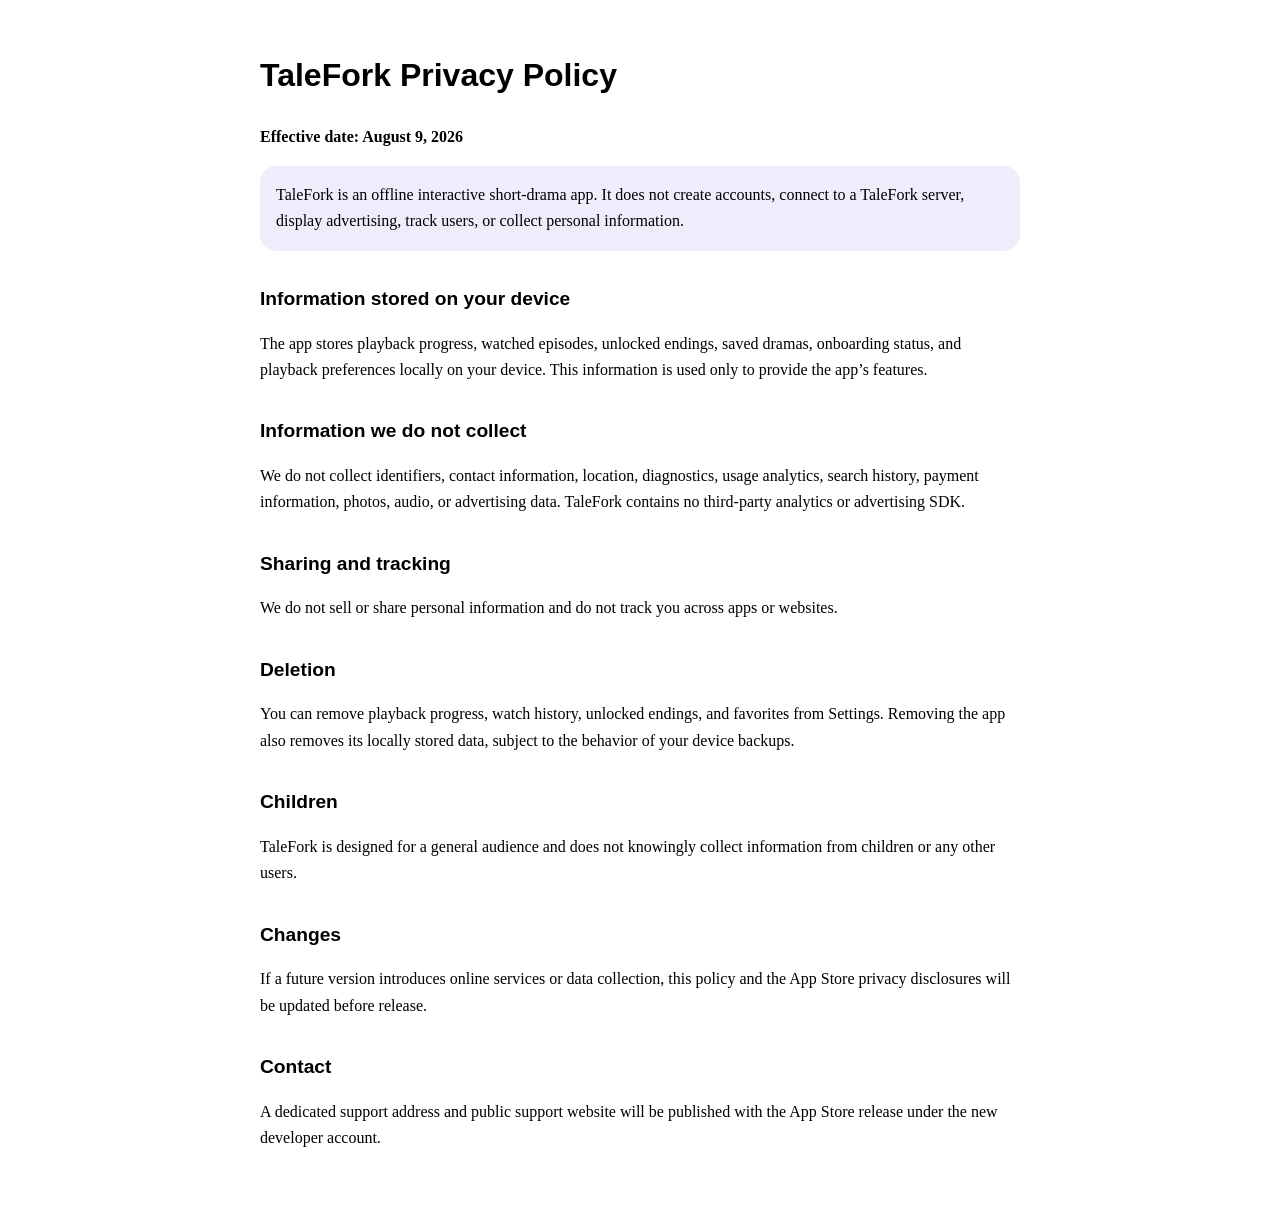
==== TaleFork/Resources/Legal/privacy-policy.html @ a8ed49ac "feat: turn TaleFork into interactive short drama app" ====
<!doctype html>
<html lang="en">
<head>
  <meta charset="utf-8">
  <meta name="viewport" content="width=device-width, initial-scale=1">
  <style>
    :root { color-scheme: light dark; }
    body { font: -apple-system-body; line-height: 1.65; margin: 0 auto; max-width: 760px; padding: 28px 22px 60px; }
    h1, h2 { font-family: ui-rounded, -apple-system, sans-serif; }
    h1 { font-size: 2rem; } h2 { margin-top: 2rem; font-size: 1.2rem; }
    .note { padding: 16px; border-radius: 16px; background: rgba(120,104,230,.12); }
  </style>
</head>
<body>
  <h1>TaleFork Privacy Policy</h1>
  <p><strong>Effective date: August 9, 2026</strong></p>
  <p class="note">TaleFork is an offline interactive short-drama app. It does not create accounts, connect to a TaleFork server, display advertising, track users, or collect personal information.</p>
  <h2>Information stored on your device</h2>
  <p>The app stores playback progress, watched episodes, unlocked endings, saved dramas, onboarding status, and playback preferences locally on your device. This information is used only to provide the app’s features.</p>
  <h2>Information we do not collect</h2>
  <p>We do not collect identifiers, contact information, location, diagnostics, usage analytics, search history, payment information, photos, audio, or advertising data. TaleFork contains no third-party analytics or advertising SDK.</p>
  <h2>Sharing and tracking</h2>
  <p>We do not sell or share personal information and do not track you across apps or websites.</p>
  <h2>Deletion</h2>
  <p>You can remove playback progress, watch history, unlocked endings, and favorites from Settings. Removing the app also removes its locally stored data, subject to the behavior of your device backups.</p>
  <h2>Children</h2>
  <p>TaleFork is designed for a general audience and does not knowingly collect information from children or any other users.</p>
  <h2>Changes</h2>
  <p>If a future version introduces online services or data collection, this policy and the App Store privacy disclosures will be updated before release.</p>
  <h2>Contact</h2>
  <p>A dedicated support address and public support website will be published with the App Store release under the new developer account.</p>
</body>
</html>
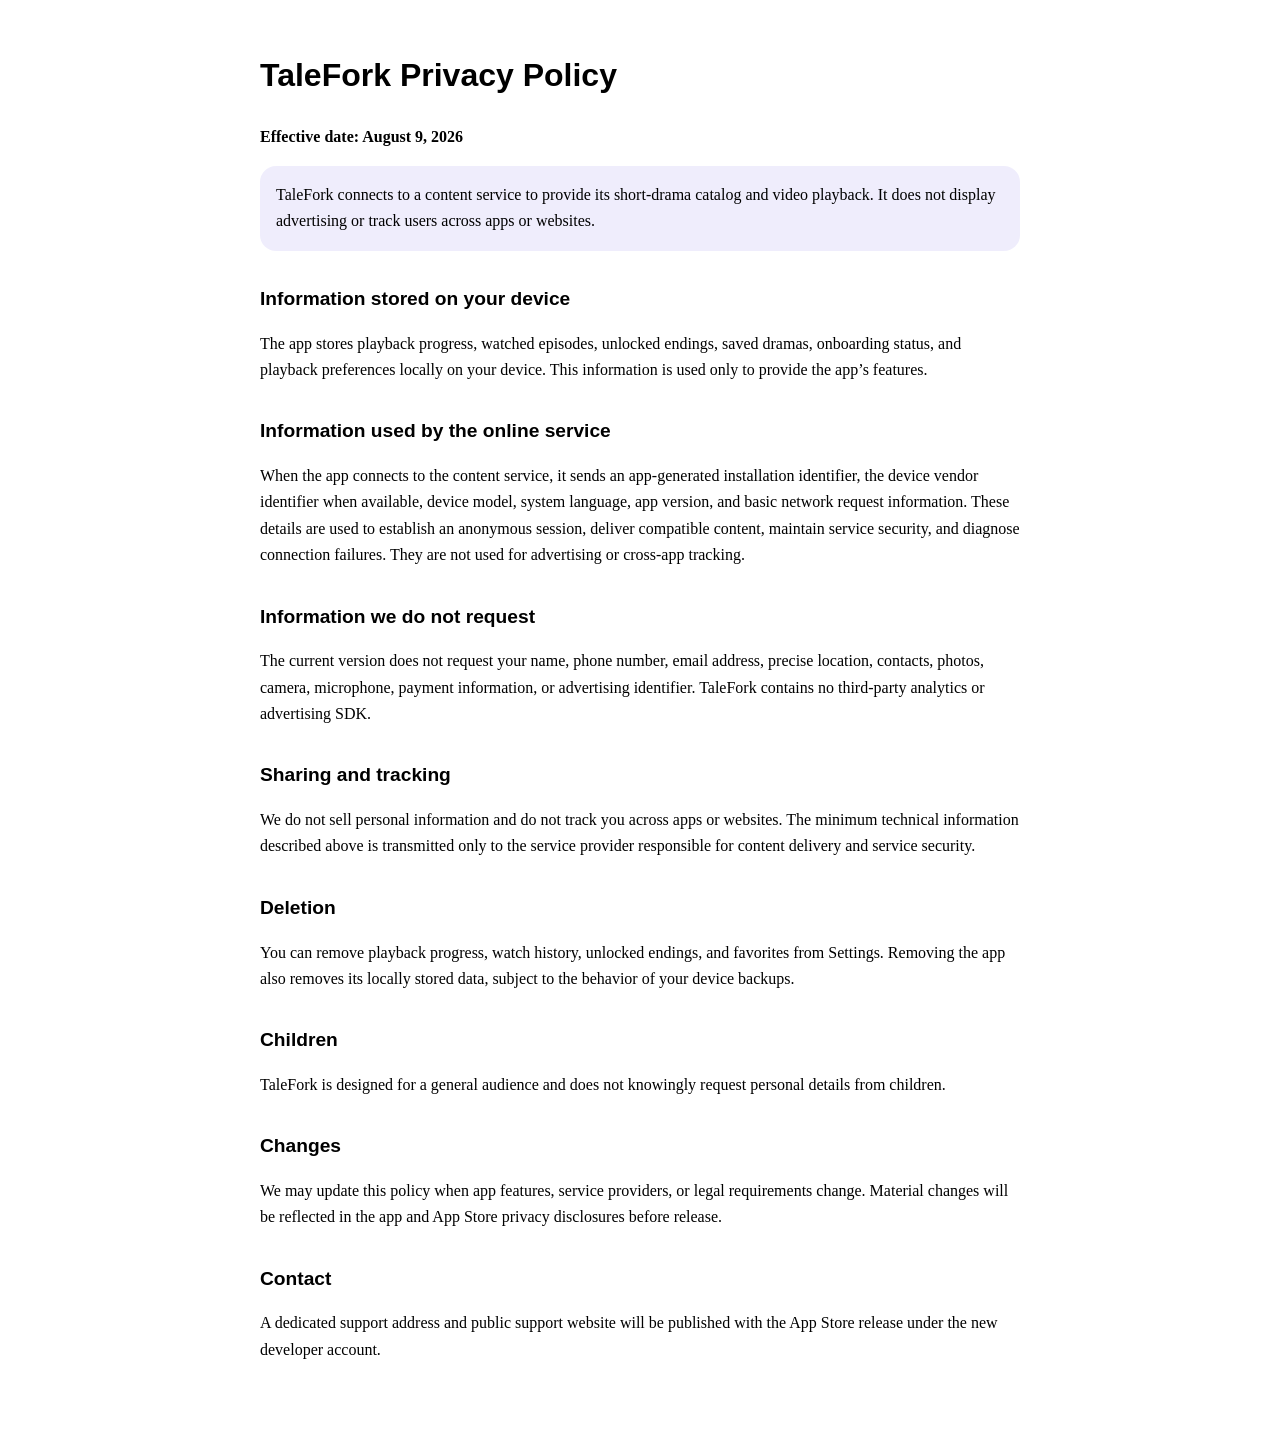
==== commit 762fdcc5: "2026-08-09-19:58:17 feat(ios): 接入线上短剧服务并修复真实视频播放 保持 TaleFork 独立包名、品牌、界面与数据模型，但使用与 Dramile 一致的服务端路由、请" ====
--- a/TaleFork/Resources/Legal/privacy-policy.html
+++ b/TaleFork/Resources/Legal/privacy-policy.html
@@ -14,19 +14,21 @@
 <body>
   <h1>TaleFork Privacy Policy</h1>
   <p><strong>Effective date: August 9, 2026</strong></p>
-  <p class="note">TaleFork is an offline interactive short-drama app. It does not create accounts, connect to a TaleFork server, display advertising, track users, or collect personal information.</p>
+  <p class="note">TaleFork connects to a content service to provide its short-drama catalog and video playback. It does not display advertising or track users across apps or websites.</p>
   <h2>Information stored on your device</h2>
   <p>The app stores playback progress, watched episodes, unlocked endings, saved dramas, onboarding status, and playback preferences locally on your device. This information is used only to provide the app’s features.</p>
-  <h2>Information we do not collect</h2>
-  <p>We do not collect identifiers, contact information, location, diagnostics, usage analytics, search history, payment information, photos, audio, or advertising data. TaleFork contains no third-party analytics or advertising SDK.</p>
+  <h2>Information used by the online service</h2>
+  <p>When the app connects to the content service, it sends an app-generated installation identifier, the device vendor identifier when available, device model, system language, app version, and basic network request information. These details are used to establish an anonymous session, deliver compatible content, maintain service security, and diagnose connection failures. They are not used for advertising or cross-app tracking.</p>
+  <h2>Information we do not request</h2>
+  <p>The current version does not request your name, phone number, email address, precise location, contacts, photos, camera, microphone, payment information, or advertising identifier. TaleFork contains no third-party analytics or advertising SDK.</p>
   <h2>Sharing and tracking</h2>
-  <p>We do not sell or share personal information and do not track you across apps or websites.</p>
+  <p>We do not sell personal information and do not track you across apps or websites. The minimum technical information described above is transmitted only to the service provider responsible for content delivery and service security.</p>
   <h2>Deletion</h2>
   <p>You can remove playback progress, watch history, unlocked endings, and favorites from Settings. Removing the app also removes its locally stored data, subject to the behavior of your device backups.</p>
   <h2>Children</h2>
-  <p>TaleFork is designed for a general audience and does not knowingly collect information from children or any other users.</p>
+  <p>TaleFork is designed for a general audience and does not knowingly request personal details from children.</p>
   <h2>Changes</h2>
-  <p>If a future version introduces online services or data collection, this policy and the App Store privacy disclosures will be updated before release.</p>
+  <p>We may update this policy when app features, service providers, or legal requirements change. Material changes will be reflected in the app and App Store privacy disclosures before release.</p>
   <h2>Contact</h2>
   <p>A dedicated support address and public support website will be published with the App Store release under the new developer account.</p>
 </body>
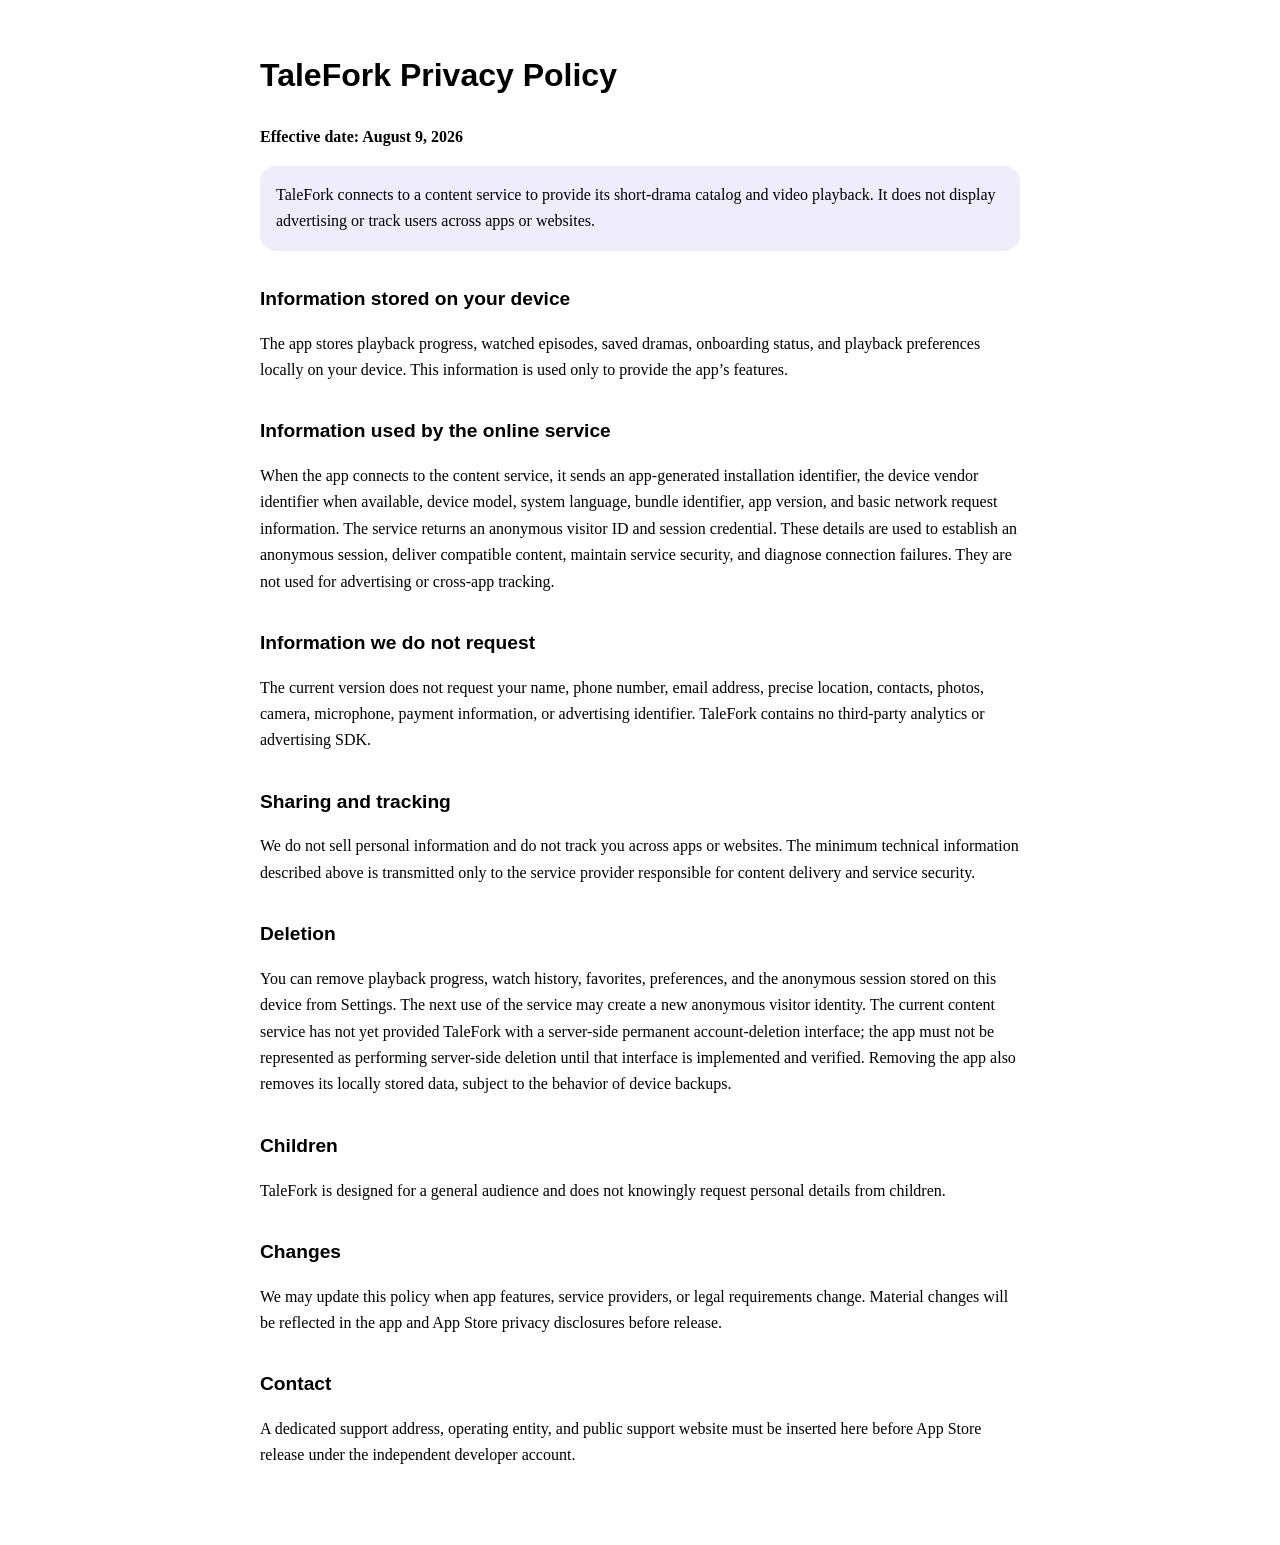
==== commit 15c1773a: "2026-08-10-09:37:11 feat(ios): 完成 TaleFork 线上短剧闭环、多机型适配与独立源码审计 用户现象：播放器安全区、继续观看、分类、用户 ID 与注销入口不完整，且需" ====
--- a/TaleFork/Resources/Legal/privacy-policy.html
+++ b/TaleFork/Resources/Legal/privacy-policy.html
@@ -16,20 +16,20 @@
   <p><strong>Effective date: August 9, 2026</strong></p>
   <p class="note">TaleFork connects to a content service to provide its short-drama catalog and video playback. It does not display advertising or track users across apps or websites.</p>
   <h2>Information stored on your device</h2>
-  <p>The app stores playback progress, watched episodes, unlocked endings, saved dramas, onboarding status, and playback preferences locally on your device. This information is used only to provide the app’s features.</p>
+  <p>The app stores playback progress, watched episodes, saved dramas, onboarding status, and playback preferences locally on your device. This information is used only to provide the app’s features.</p>
   <h2>Information used by the online service</h2>
-  <p>When the app connects to the content service, it sends an app-generated installation identifier, the device vendor identifier when available, device model, system language, app version, and basic network request information. These details are used to establish an anonymous session, deliver compatible content, maintain service security, and diagnose connection failures. They are not used for advertising or cross-app tracking.</p>
+  <p>When the app connects to the content service, it sends an app-generated installation identifier, the device vendor identifier when available, device model, system language, bundle identifier, app version, and basic network request information. The service returns an anonymous visitor ID and session credential. These details are used to establish an anonymous session, deliver compatible content, maintain service security, and diagnose connection failures. They are not used for advertising or cross-app tracking.</p>
   <h2>Information we do not request</h2>
   <p>The current version does not request your name, phone number, email address, precise location, contacts, photos, camera, microphone, payment information, or advertising identifier. TaleFork contains no third-party analytics or advertising SDK.</p>
   <h2>Sharing and tracking</h2>
   <p>We do not sell personal information and do not track you across apps or websites. The minimum technical information described above is transmitted only to the service provider responsible for content delivery and service security.</p>
   <h2>Deletion</h2>
-  <p>You can remove playback progress, watch history, unlocked endings, and favorites from Settings. Removing the app also removes its locally stored data, subject to the behavior of your device backups.</p>
+  <p>You can remove playback progress, watch history, favorites, preferences, and the anonymous session stored on this device from Settings. The next use of the service may create a new anonymous visitor identity. The current content service has not yet provided TaleFork with a server-side permanent account-deletion interface; the app must not be represented as performing server-side deletion until that interface is implemented and verified. Removing the app also removes its locally stored data, subject to the behavior of device backups.</p>
   <h2>Children</h2>
   <p>TaleFork is designed for a general audience and does not knowingly request personal details from children.</p>
   <h2>Changes</h2>
   <p>We may update this policy when app features, service providers, or legal requirements change. Material changes will be reflected in the app and App Store privacy disclosures before release.</p>
   <h2>Contact</h2>
-  <p>A dedicated support address and public support website will be published with the App Store release under the new developer account.</p>
+  <p>A dedicated support address, operating entity, and public support website must be inserted here before App Store release under the independent developer account.</p>
 </body>
 </html>
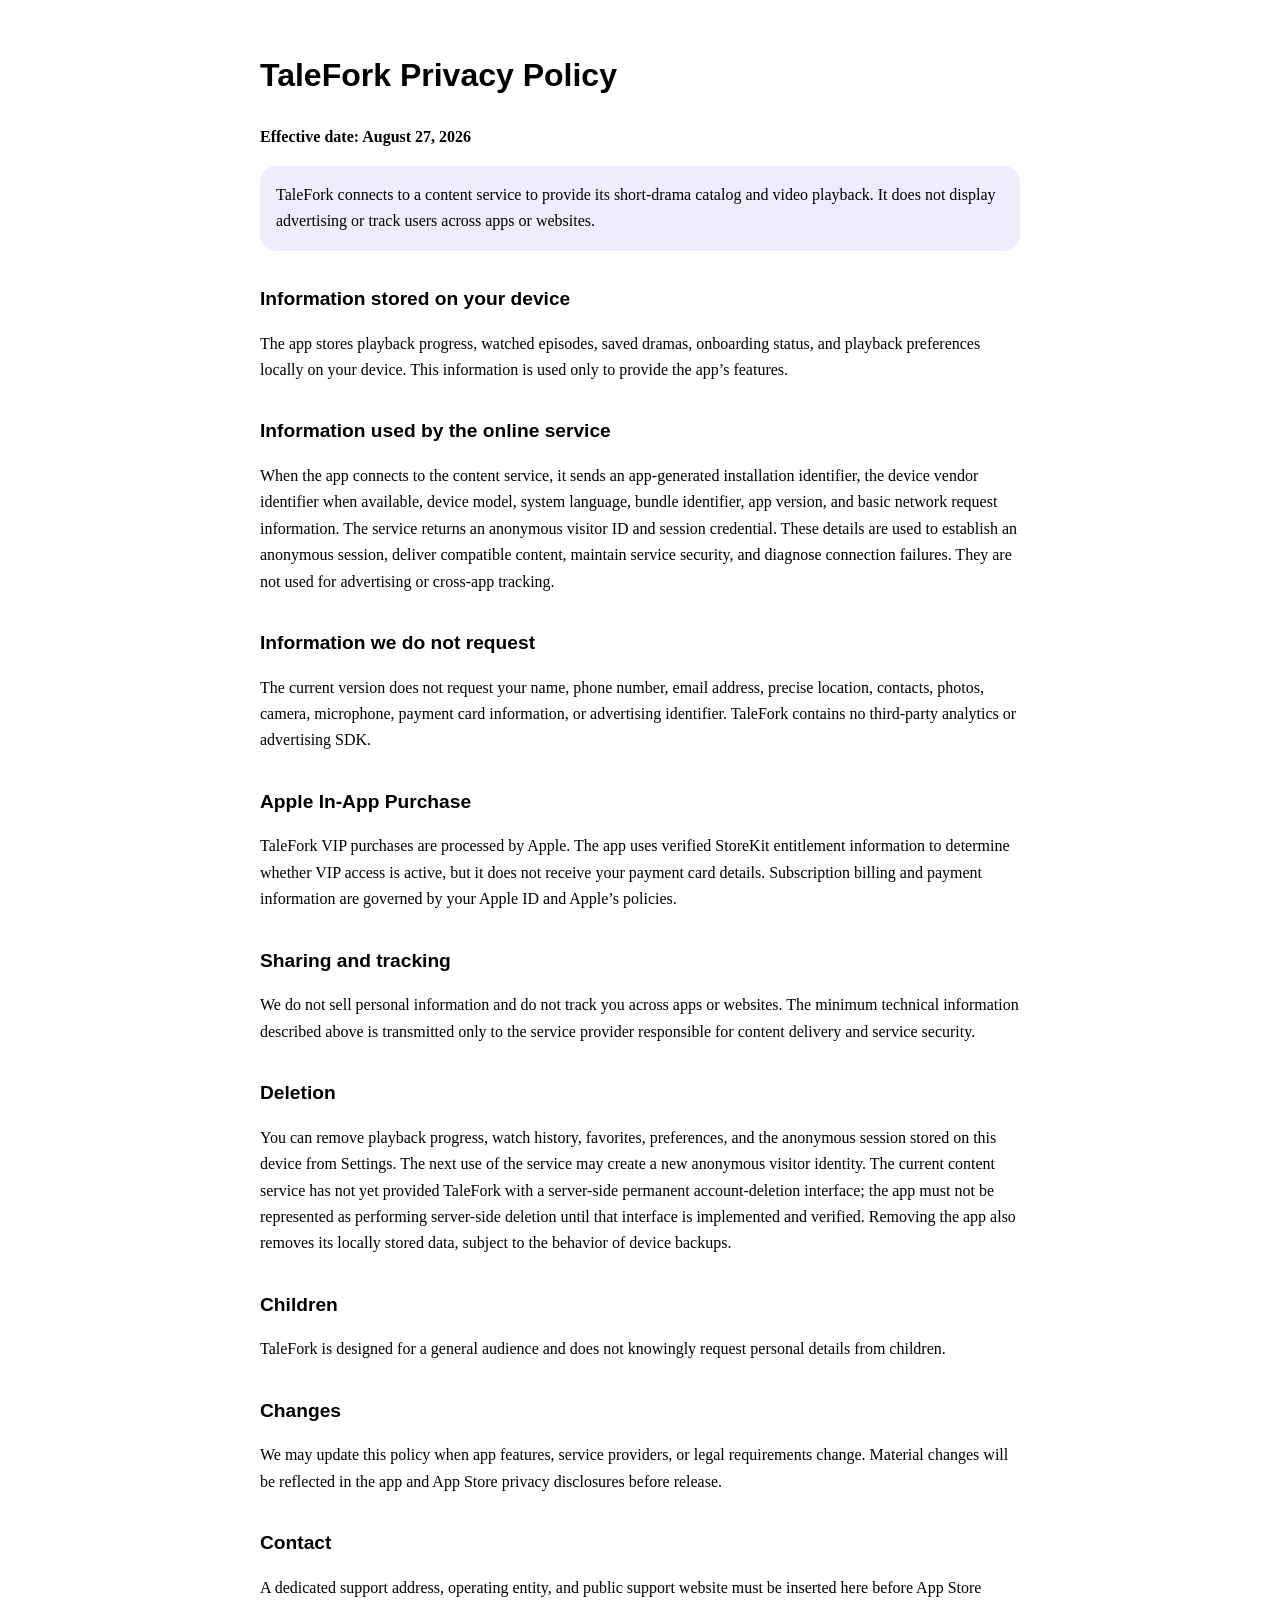
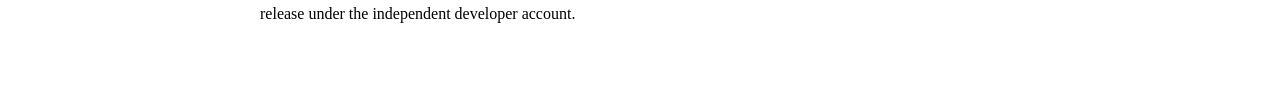
==== commit 9bab4f56: "feat(ios): 完成 TaleFork 独立化与会员体验" ====
--- a/TaleFork/Resources/Legal/privacy-policy.html
+++ b/TaleFork/Resources/Legal/privacy-policy.html
@@ -13,14 +13,16 @@
 </head>
 <body>
   <h1>TaleFork Privacy Policy</h1>
-  <p><strong>Effective date: August 9, 2026</strong></p>
+  <p><strong>Effective date: August 27, 2026</strong></p>
   <p class="note">TaleFork connects to a content service to provide its short-drama catalog and video playback. It does not display advertising or track users across apps or websites.</p>
   <h2>Information stored on your device</h2>
   <p>The app stores playback progress, watched episodes, saved dramas, onboarding status, and playback preferences locally on your device. This information is used only to provide the app’s features.</p>
   <h2>Information used by the online service</h2>
   <p>When the app connects to the content service, it sends an app-generated installation identifier, the device vendor identifier when available, device model, system language, bundle identifier, app version, and basic network request information. The service returns an anonymous visitor ID and session credential. These details are used to establish an anonymous session, deliver compatible content, maintain service security, and diagnose connection failures. They are not used for advertising or cross-app tracking.</p>
   <h2>Information we do not request</h2>
-  <p>The current version does not request your name, phone number, email address, precise location, contacts, photos, camera, microphone, payment information, or advertising identifier. TaleFork contains no third-party analytics or advertising SDK.</p>
+  <p>The current version does not request your name, phone number, email address, precise location, contacts, photos, camera, microphone, payment card information, or advertising identifier. TaleFork contains no third-party analytics or advertising SDK.</p>
+  <h2>Apple In-App Purchase</h2>
+  <p>TaleFork VIP purchases are processed by Apple. The app uses verified StoreKit entitlement information to determine whether VIP access is active, but it does not receive your payment card details. Subscription billing and payment information are governed by your Apple ID and Apple&rsquo;s policies.</p>
   <h2>Sharing and tracking</h2>
   <p>We do not sell personal information and do not track you across apps or websites. The minimum technical information described above is transmitted only to the service provider responsible for content delivery and service security.</p>
   <h2>Deletion</h2>
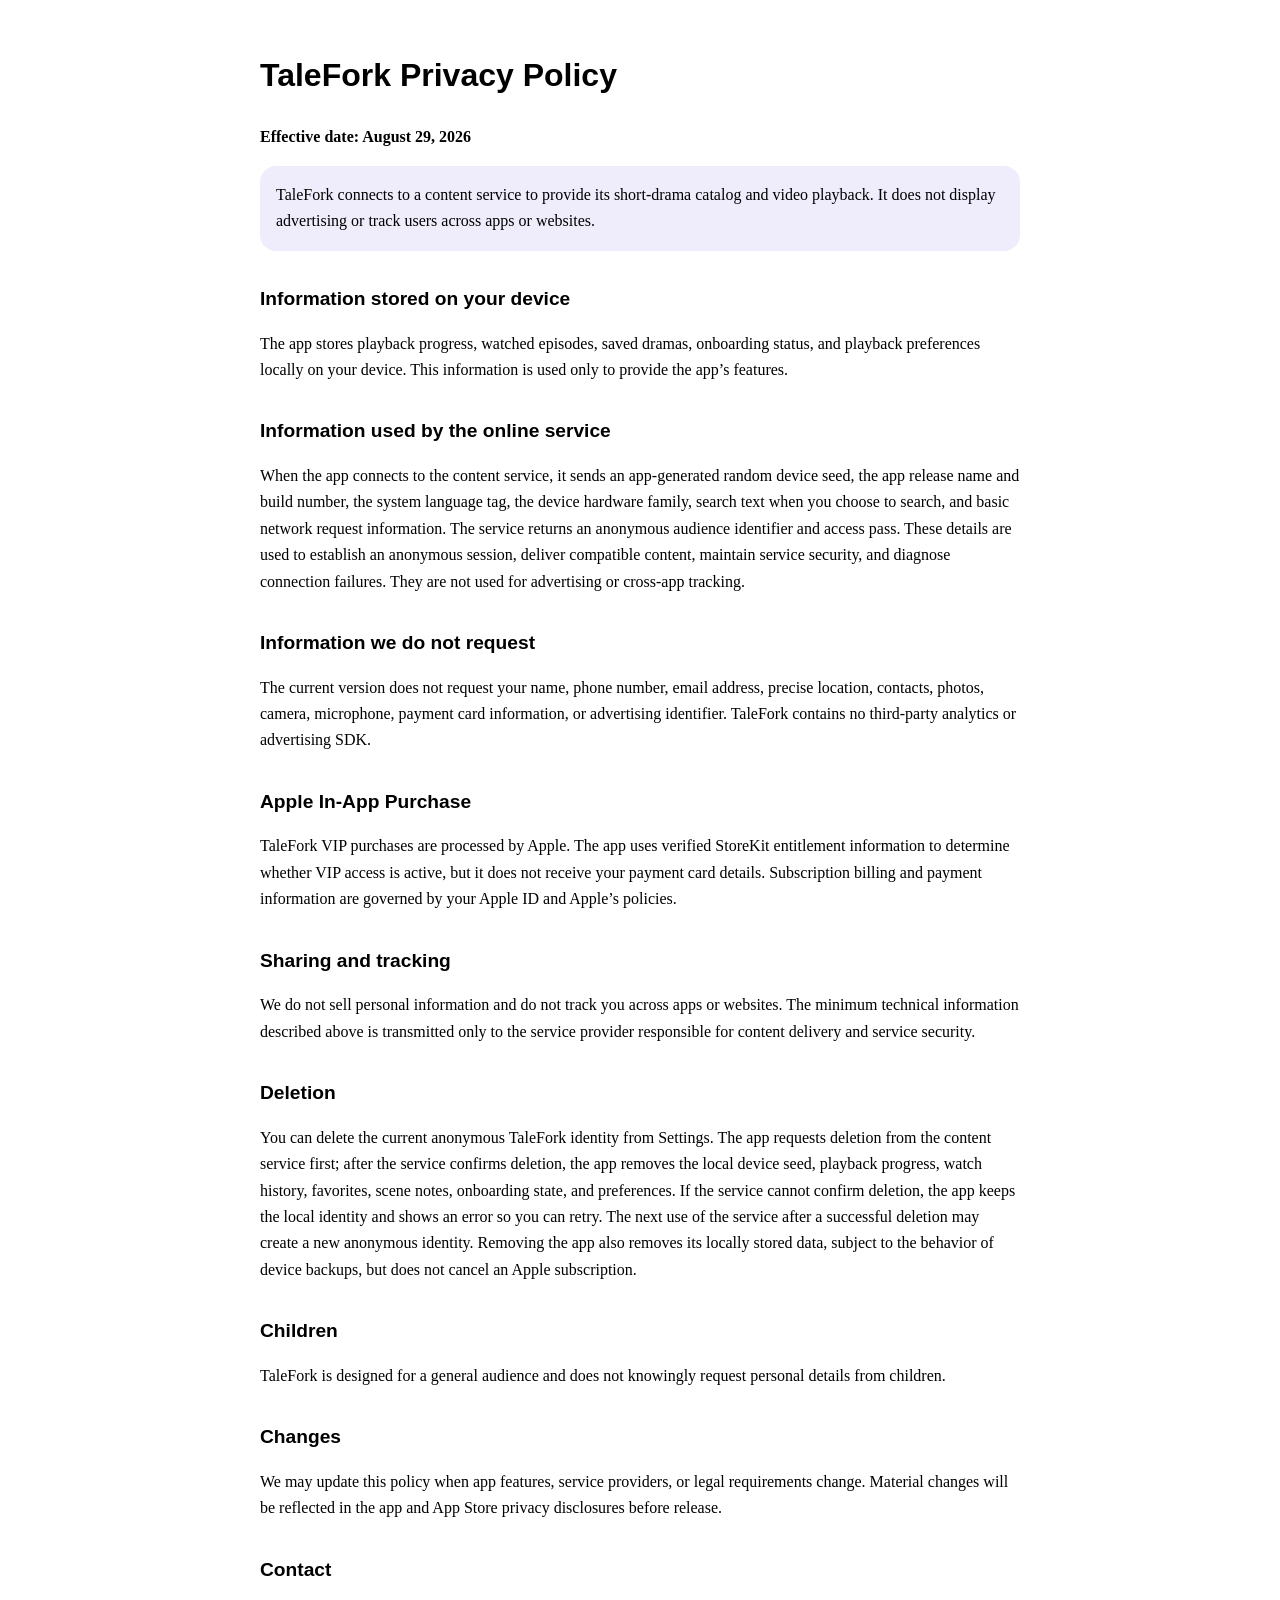
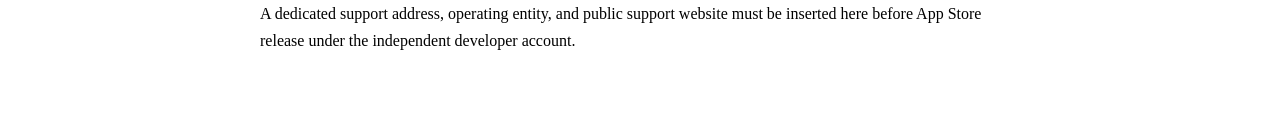
==== commit 281db2ba: "docs(release): prepare App Store metadata and legal copy" ====
--- a/TaleFork/Resources/Legal/privacy-policy.html
+++ b/TaleFork/Resources/Legal/privacy-policy.html
@@ -13,12 +13,12 @@
 </head>
 <body>
   <h1>TaleFork Privacy Policy</h1>
-  <p><strong>Effective date: August 27, 2026</strong></p>
+  <p><strong>Effective date: August 29, 2026</strong></p>
   <p class="note">TaleFork connects to a content service to provide its short-drama catalog and video playback. It does not display advertising or track users across apps or websites.</p>
   <h2>Information stored on your device</h2>
   <p>The app stores playback progress, watched episodes, saved dramas, onboarding status, and playback preferences locally on your device. This information is used only to provide the app’s features.</p>
   <h2>Information used by the online service</h2>
-  <p>When the app connects to the content service, it sends an app-generated installation identifier, the device vendor identifier when available, device model, system language, bundle identifier, app version, and basic network request information. The service returns an anonymous visitor ID and session credential. These details are used to establish an anonymous session, deliver compatible content, maintain service security, and diagnose connection failures. They are not used for advertising or cross-app tracking.</p>
+  <p>When the app connects to the content service, it sends an app-generated random device seed, the app release name and build number, the system language tag, the device hardware family, search text when you choose to search, and basic network request information. The service returns an anonymous audience identifier and access pass. These details are used to establish an anonymous session, deliver compatible content, maintain service security, and diagnose connection failures. They are not used for advertising or cross-app tracking.</p>
   <h2>Information we do not request</h2>
   <p>The current version does not request your name, phone number, email address, precise location, contacts, photos, camera, microphone, payment card information, or advertising identifier. TaleFork contains no third-party analytics or advertising SDK.</p>
   <h2>Apple In-App Purchase</h2>
@@ -26,7 +26,7 @@
   <h2>Sharing and tracking</h2>
   <p>We do not sell personal information and do not track you across apps or websites. The minimum technical information described above is transmitted only to the service provider responsible for content delivery and service security.</p>
   <h2>Deletion</h2>
-  <p>You can remove playback progress, watch history, favorites, preferences, and the anonymous session stored on this device from Settings. The next use of the service may create a new anonymous visitor identity. The current content service has not yet provided TaleFork with a server-side permanent account-deletion interface; the app must not be represented as performing server-side deletion until that interface is implemented and verified. Removing the app also removes its locally stored data, subject to the behavior of device backups.</p>
+  <p>You can delete the current anonymous TaleFork identity from Settings. The app requests deletion from the content service first; after the service confirms deletion, the app removes the local device seed, playback progress, watch history, favorites, scene notes, onboarding state, and preferences. If the service cannot confirm deletion, the app keeps the local identity and shows an error so you can retry. The next use of the service after a successful deletion may create a new anonymous identity. Removing the app also removes its locally stored data, subject to the behavior of device backups, but does not cancel an Apple subscription.</p>
   <h2>Children</h2>
   <p>TaleFork is designed for a general audience and does not knowingly request personal details from children.</p>
   <h2>Changes</h2>
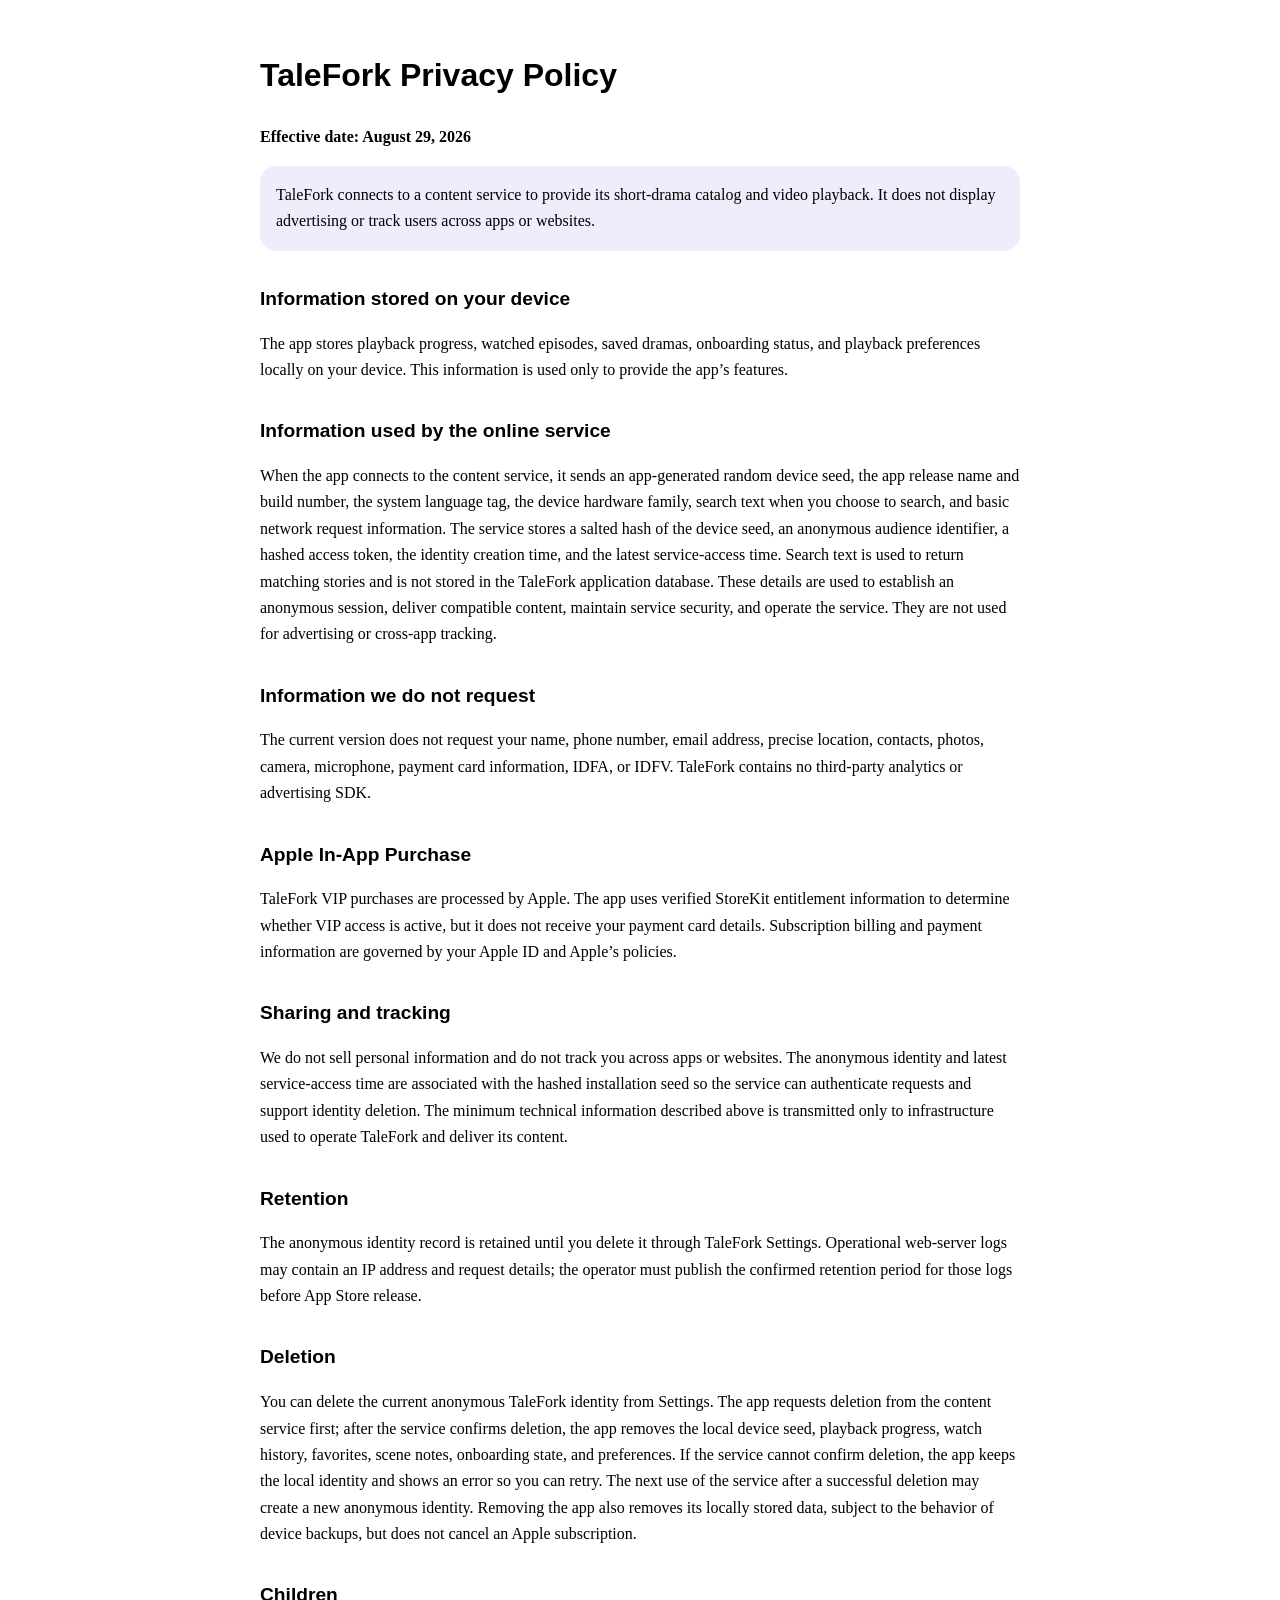
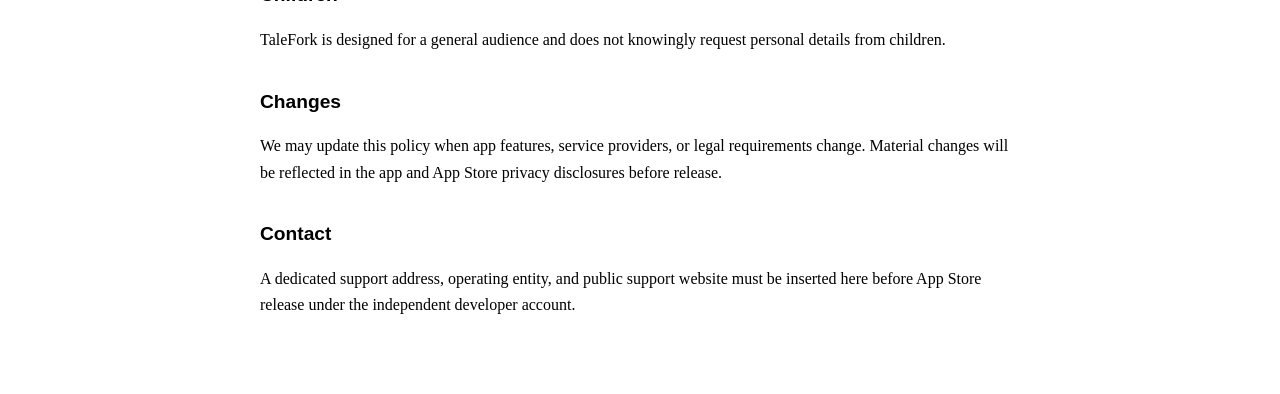
==== commit 0c30e073: "docs(release): align App Store privacy and screenshot plan" ====
--- a/TaleFork/Resources/Legal/privacy-policy.html
+++ b/TaleFork/Resources/Legal/privacy-policy.html
@@ -18,13 +18,16 @@
   <h2>Information stored on your device</h2>
   <p>The app stores playback progress, watched episodes, saved dramas, onboarding status, and playback preferences locally on your device. This information is used only to provide the app’s features.</p>
   <h2>Information used by the online service</h2>
-  <p>When the app connects to the content service, it sends an app-generated random device seed, the app release name and build number, the system language tag, the device hardware family, search text when you choose to search, and basic network request information. The service returns an anonymous audience identifier and access pass. These details are used to establish an anonymous session, deliver compatible content, maintain service security, and diagnose connection failures. They are not used for advertising or cross-app tracking.</p>
+  <p>When the app connects to the content service, it sends an app-generated random device seed, the app release name and build number, the system language tag, the device hardware family, search text when you choose to search, and basic network request information. The service stores a salted hash of the device seed, an anonymous audience identifier, a hashed access token, the identity creation time, and the latest service-access time. Search text is used to return matching stories and is not stored in the TaleFork application database. These details are used to establish an anonymous session, deliver compatible content, maintain service security, and operate the service. They are not used for advertising or cross-app tracking.</p>
   <h2>Information we do not request</h2>
-  <p>The current version does not request your name, phone number, email address, precise location, contacts, photos, camera, microphone, payment card information, or advertising identifier. TaleFork contains no third-party analytics or advertising SDK.</p>
+  <p>The current version does not request your name, phone number, email address, precise location, contacts, photos, camera, microphone, payment card information, IDFA, or IDFV. TaleFork contains no third-party analytics or advertising SDK.</p>
   <h2>Apple In-App Purchase</h2>
   <p>TaleFork VIP purchases are processed by Apple. The app uses verified StoreKit entitlement information to determine whether VIP access is active, but it does not receive your payment card details. Subscription billing and payment information are governed by your Apple ID and Apple&rsquo;s policies.</p>
   <h2>Sharing and tracking</h2>
-  <p>We do not sell personal information and do not track you across apps or websites. The minimum technical information described above is transmitted only to the service provider responsible for content delivery and service security.</p>
+  <p>We do not sell personal information and do not track you across apps or websites. The anonymous identity and latest service-access time are associated with the hashed installation seed so the service can authenticate requests and support identity deletion. The minimum technical information described above is transmitted only to infrastructure used to operate TaleFork and deliver its content.</p>
+
+  <h2>Retention</h2>
+  <p>The anonymous identity record is retained until you delete it through TaleFork Settings. Operational web-server logs may contain an IP address and request details; the operator must publish the confirmed retention period for those logs before App Store release.</p>
   <h2>Deletion</h2>
   <p>You can delete the current anonymous TaleFork identity from Settings. The app requests deletion from the content service first; after the service confirms deletion, the app removes the local device seed, playback progress, watch history, favorites, scene notes, onboarding state, and preferences. If the service cannot confirm deletion, the app keeps the local identity and shows an error so you can retry. The next use of the service after a successful deletion may create a new anonymous identity. Removing the app also removes its locally stored data, subject to the behavior of device backups, but does not cancel an Apple subscription.</p>
   <h2>Children</h2>
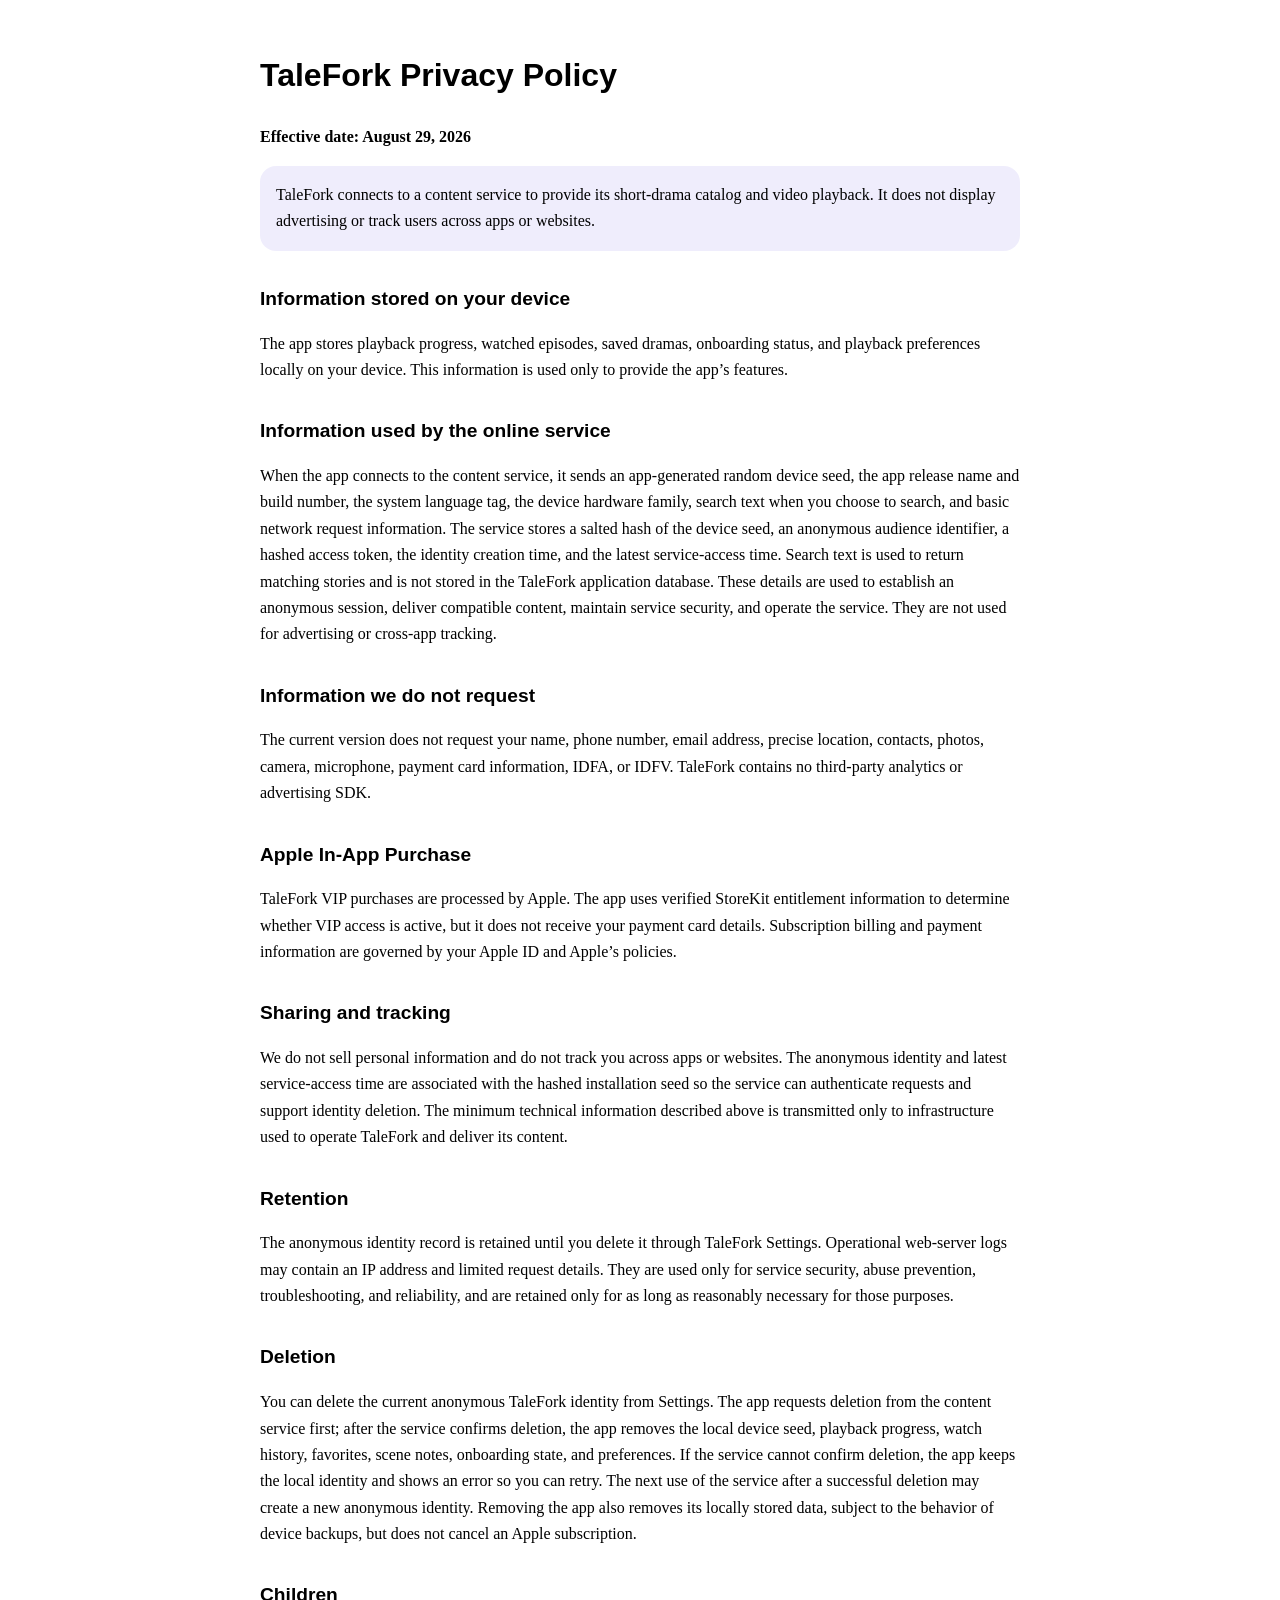
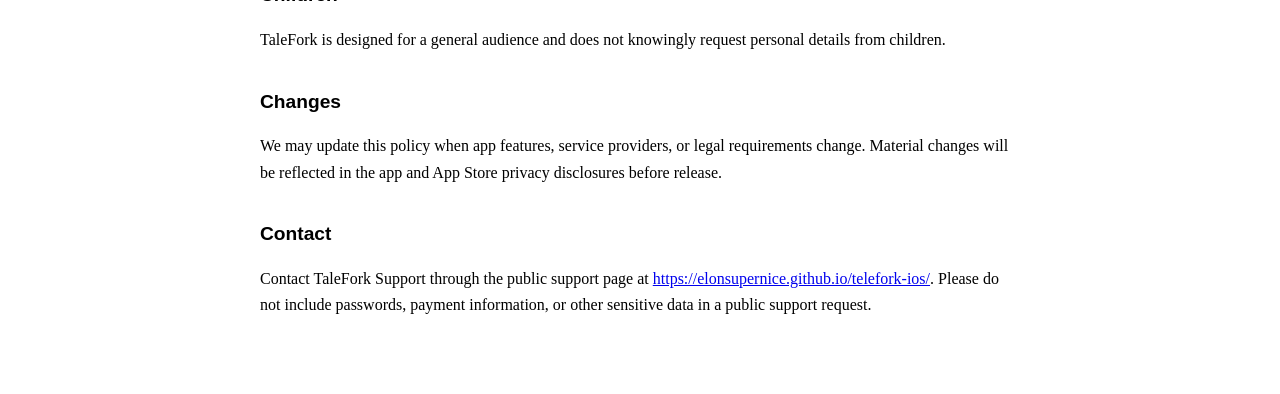
==== commit 480a4ace: "docs(web): add TaleFork public support and legal pages" ====
--- a/TaleFork/Resources/Legal/privacy-policy.html
+++ b/TaleFork/Resources/Legal/privacy-policy.html
@@ -27,7 +27,7 @@
   <p>We do not sell personal information and do not track you across apps or websites. The anonymous identity and latest service-access time are associated with the hashed installation seed so the service can authenticate requests and support identity deletion. The minimum technical information described above is transmitted only to infrastructure used to operate TaleFork and deliver its content.</p>
 
   <h2>Retention</h2>
-  <p>The anonymous identity record is retained until you delete it through TaleFork Settings. Operational web-server logs may contain an IP address and request details; the operator must publish the confirmed retention period for those logs before App Store release.</p>
+  <p>The anonymous identity record is retained until you delete it through TaleFork Settings. Operational web-server logs may contain an IP address and limited request details. They are used only for service security, abuse prevention, troubleshooting, and reliability, and are retained only for as long as reasonably necessary for those purposes.</p>
   <h2>Deletion</h2>
   <p>You can delete the current anonymous TaleFork identity from Settings. The app requests deletion from the content service first; after the service confirms deletion, the app removes the local device seed, playback progress, watch history, favorites, scene notes, onboarding state, and preferences. If the service cannot confirm deletion, the app keeps the local identity and shows an error so you can retry. The next use of the service after a successful deletion may create a new anonymous identity. Removing the app also removes its locally stored data, subject to the behavior of device backups, but does not cancel an Apple subscription.</p>
   <h2>Children</h2>
@@ -35,6 +35,6 @@
   <h2>Changes</h2>
   <p>We may update this policy when app features, service providers, or legal requirements change. Material changes will be reflected in the app and App Store privacy disclosures before release.</p>
   <h2>Contact</h2>
-  <p>A dedicated support address, operating entity, and public support website must be inserted here before App Store release under the independent developer account.</p>
+  <p>Contact TaleFork Support through the public support page at <a href="https://elonsupernice.github.io/telefork-ios/">https://elonsupernice.github.io/telefork-ios/</a>. Please do not include passwords, payment information, or other sensitive data in a public support request.</p>
 </body>
 </html>
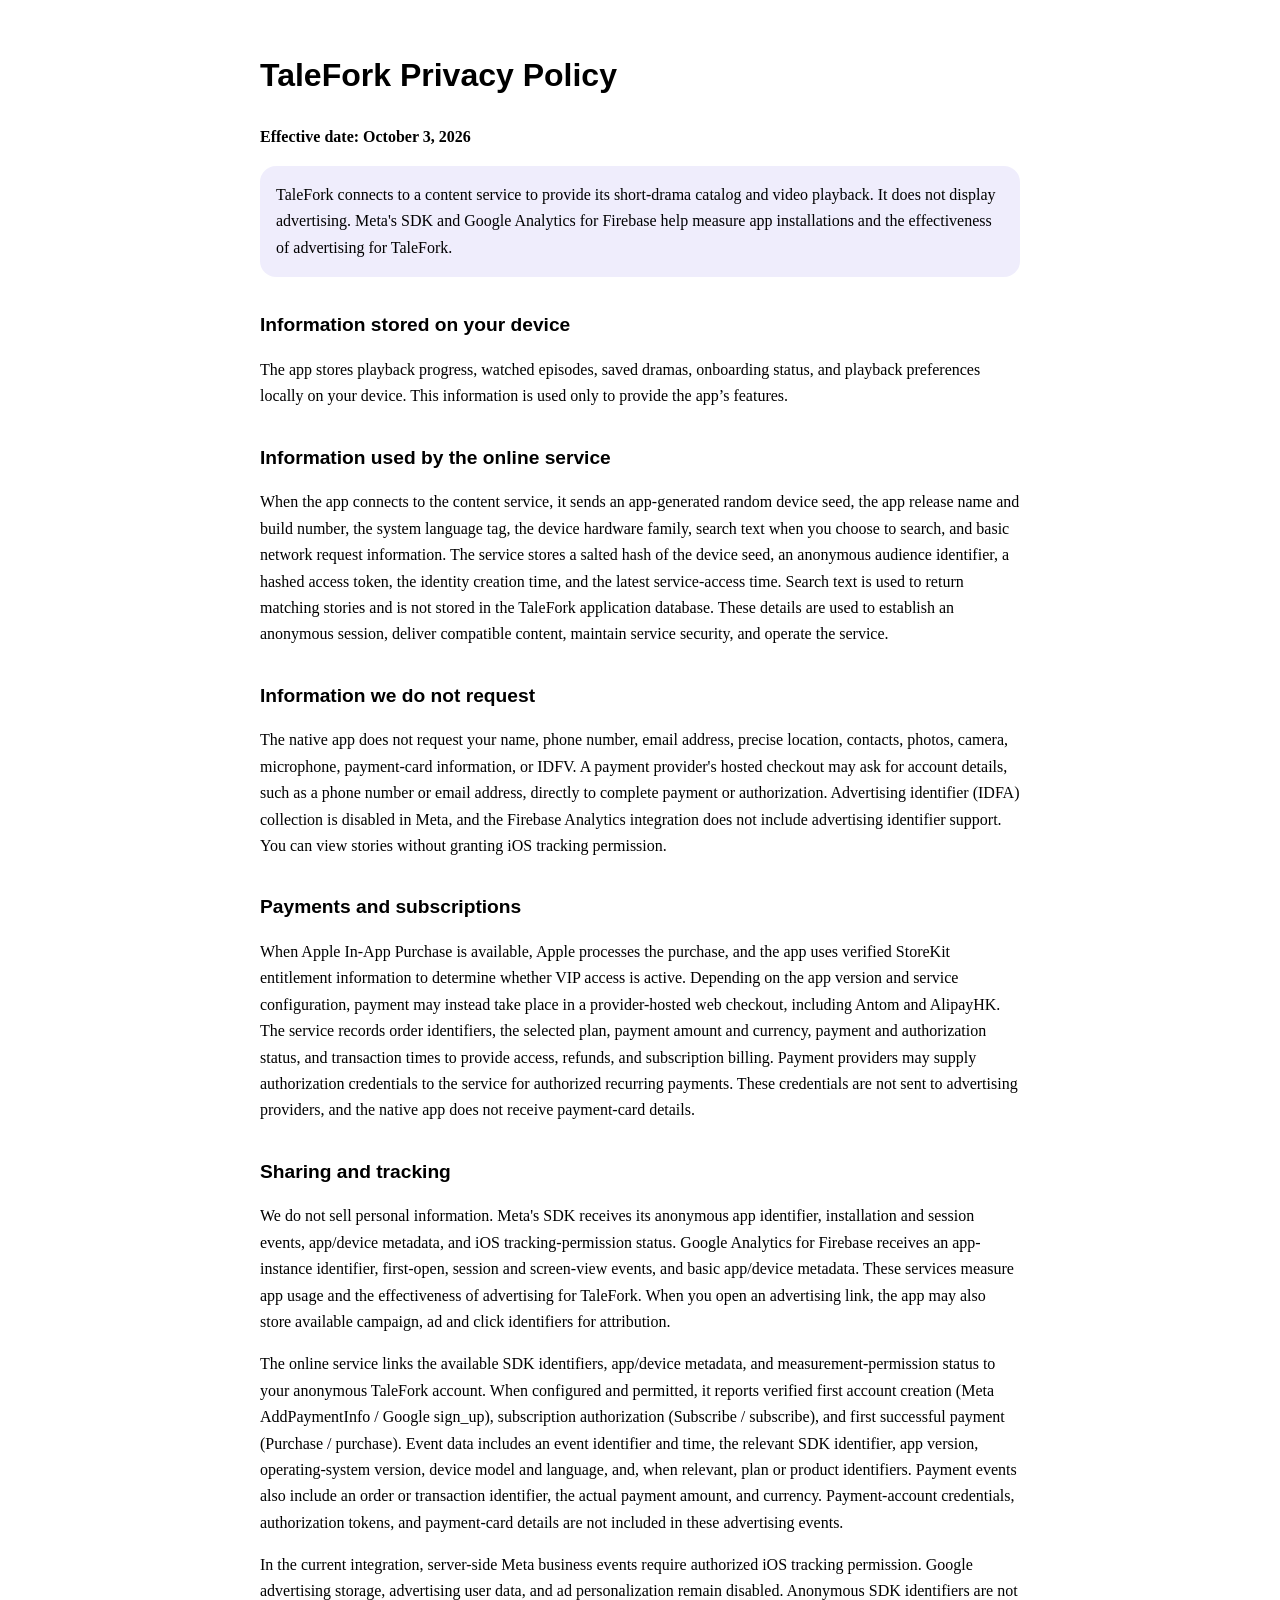
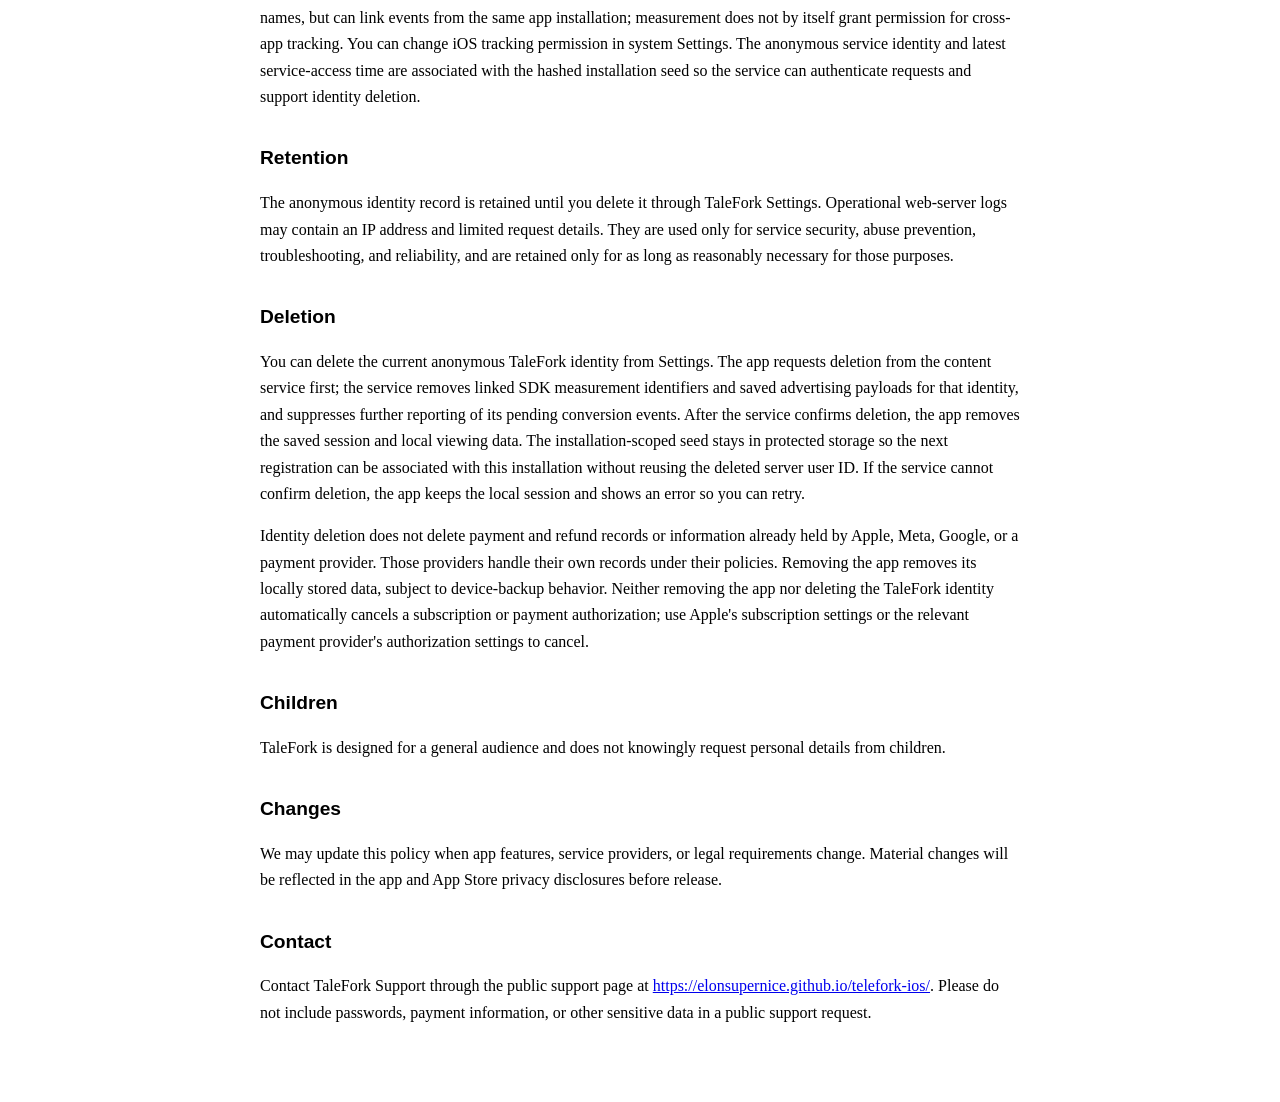
==== commit 00dcf0f5: "Update TaleFork 1.26.104 Legal" ====
--- a/TaleFork/Resources/Legal/privacy-policy.html
+++ b/TaleFork/Resources/Legal/privacy-policy.html
@@ -13,23 +13,26 @@
 </head>
 <body>
   <h1>TaleFork Privacy Policy</h1>
-  <p><strong>Effective date: August 29, 2026</strong></p>
-  <p class="note">TaleFork connects to a content service to provide its short-drama catalog and video playback. It does not display advertising or track users across apps or websites.</p>
+  <p><strong>Effective date: October 3, 2026</strong></p>
+  <p class="note">TaleFork connects to a content service to provide its short-drama catalog and video playback. It does not display advertising. Meta's SDK and Google Analytics for Firebase help measure app installations and the effectiveness of advertising for TaleFork.</p>
   <h2>Information stored on your device</h2>
   <p>The app stores playback progress, watched episodes, saved dramas, onboarding status, and playback preferences locally on your device. This information is used only to provide the app’s features.</p>
   <h2>Information used by the online service</h2>
-  <p>When the app connects to the content service, it sends an app-generated random device seed, the app release name and build number, the system language tag, the device hardware family, search text when you choose to search, and basic network request information. The service stores a salted hash of the device seed, an anonymous audience identifier, a hashed access token, the identity creation time, and the latest service-access time. Search text is used to return matching stories and is not stored in the TaleFork application database. These details are used to establish an anonymous session, deliver compatible content, maintain service security, and operate the service. They are not used for advertising or cross-app tracking.</p>
+  <p>When the app connects to the content service, it sends an app-generated random device seed, the app release name and build number, the system language tag, the device hardware family, search text when you choose to search, and basic network request information. The service stores a salted hash of the device seed, an anonymous audience identifier, a hashed access token, the identity creation time, and the latest service-access time. Search text is used to return matching stories and is not stored in the TaleFork application database. These details are used to establish an anonymous session, deliver compatible content, maintain service security, and operate the service.</p>
   <h2>Information we do not request</h2>
-  <p>The current version does not request your name, phone number, email address, precise location, contacts, photos, camera, microphone, payment card information, IDFA, or IDFV. TaleFork contains no third-party analytics or advertising SDK.</p>
-  <h2>Apple In-App Purchase</h2>
-  <p>TaleFork VIP purchases are processed by Apple. The app uses verified StoreKit entitlement information to determine whether VIP access is active, but it does not receive your payment card details. Subscription billing and payment information are governed by your Apple ID and Apple&rsquo;s policies.</p>
+  <p>The native app does not request your name, phone number, email address, precise location, contacts, photos, camera, microphone, payment-card information, or IDFV. A payment provider's hosted checkout may ask for account details, such as a phone number or email address, directly to complete payment or authorization. Advertising identifier (IDFA) collection is disabled in Meta, and the Firebase Analytics integration does not include advertising identifier support. You can view stories without granting iOS tracking permission.</p>
+  <h2>Payments and subscriptions</h2>
+  <p>When Apple In-App Purchase is available, Apple processes the purchase, and the app uses verified StoreKit entitlement information to determine whether VIP access is active. Depending on the app version and service configuration, payment may instead take place in a provider-hosted web checkout, including Antom and AlipayHK. The service records order identifiers, the selected plan, payment amount and currency, payment and authorization status, and transaction times to provide access, refunds, and subscription billing. Payment providers may supply authorization credentials to the service for authorized recurring payments. These credentials are not sent to advertising providers, and the native app does not receive payment-card details.</p>
   <h2>Sharing and tracking</h2>
-  <p>We do not sell personal information and do not track you across apps or websites. The anonymous identity and latest service-access time are associated with the hashed installation seed so the service can authenticate requests and support identity deletion. The minimum technical information described above is transmitted only to infrastructure used to operate TaleFork and deliver its content.</p>
+  <p>We do not sell personal information. Meta's SDK receives its anonymous app identifier, installation and session events, app/device metadata, and iOS tracking-permission status. Google Analytics for Firebase receives an app-instance identifier, first-open, session and screen-view events, and basic app/device metadata. These services measure app usage and the effectiveness of advertising for TaleFork. When you open an advertising link, the app may also store available campaign, ad and click identifiers for attribution.</p>
+  <p>The online service links the available SDK identifiers, app/device metadata, and measurement-permission status to your anonymous TaleFork account. When configured and permitted, it reports verified first account creation (Meta AddPaymentInfo / Google sign_up), subscription authorization (Subscribe / subscribe), and first successful payment (Purchase / purchase). Event data includes an event identifier and time, the relevant SDK identifier, app version, operating-system version, device model and language, and, when relevant, plan or product identifiers. Payment events also include an order or transaction identifier, the actual payment amount, and currency. Payment-account credentials, authorization tokens, and payment-card details are not included in these advertising events.</p>
+  <p>In the current integration, server-side Meta business events require authorized iOS tracking permission. Google advertising storage, advertising user data, and ad personalization remain disabled. Anonymous SDK identifiers are not names, but can link events from the same app installation; measurement does not by itself grant permission for cross-app tracking. You can change iOS tracking permission in system Settings. The anonymous service identity and latest service-access time are associated with the hashed installation seed so the service can authenticate requests and support identity deletion.</p>
 
   <h2>Retention</h2>
   <p>The anonymous identity record is retained until you delete it through TaleFork Settings. Operational web-server logs may contain an IP address and limited request details. They are used only for service security, abuse prevention, troubleshooting, and reliability, and are retained only for as long as reasonably necessary for those purposes.</p>
   <h2>Deletion</h2>
-  <p>You can delete the current anonymous TaleFork identity from Settings. The app requests deletion from the content service first; after the service confirms deletion, the app removes the local device seed, playback progress, watch history, favorites, scene notes, onboarding state, and preferences. If the service cannot confirm deletion, the app keeps the local identity and shows an error so you can retry. The next use of the service after a successful deletion may create a new anonymous identity. Removing the app also removes its locally stored data, subject to the behavior of device backups, but does not cancel an Apple subscription.</p>
+  <p>You can delete the current anonymous TaleFork identity from Settings. The app requests deletion from the content service first; the service removes linked SDK measurement identifiers and saved advertising payloads for that identity, and suppresses further reporting of its pending conversion events. After the service confirms deletion, the app removes the saved session and local viewing data. The installation-scoped seed stays in protected storage so the next registration can be associated with this installation without reusing the deleted server user ID. If the service cannot confirm deletion, the app keeps the local session and shows an error so you can retry.</p>
+  <p>Identity deletion does not delete payment and refund records or information already held by Apple, Meta, Google, or a payment provider. Those providers handle their own records under their policies. Removing the app removes its locally stored data, subject to device-backup behavior. Neither removing the app nor deleting the TaleFork identity automatically cancels a subscription or payment authorization; use Apple's subscription settings or the relevant payment provider's authorization settings to cancel.</p>
   <h2>Children</h2>
   <p>TaleFork is designed for a general audience and does not knowingly request personal details from children.</p>
   <h2>Changes</h2>
